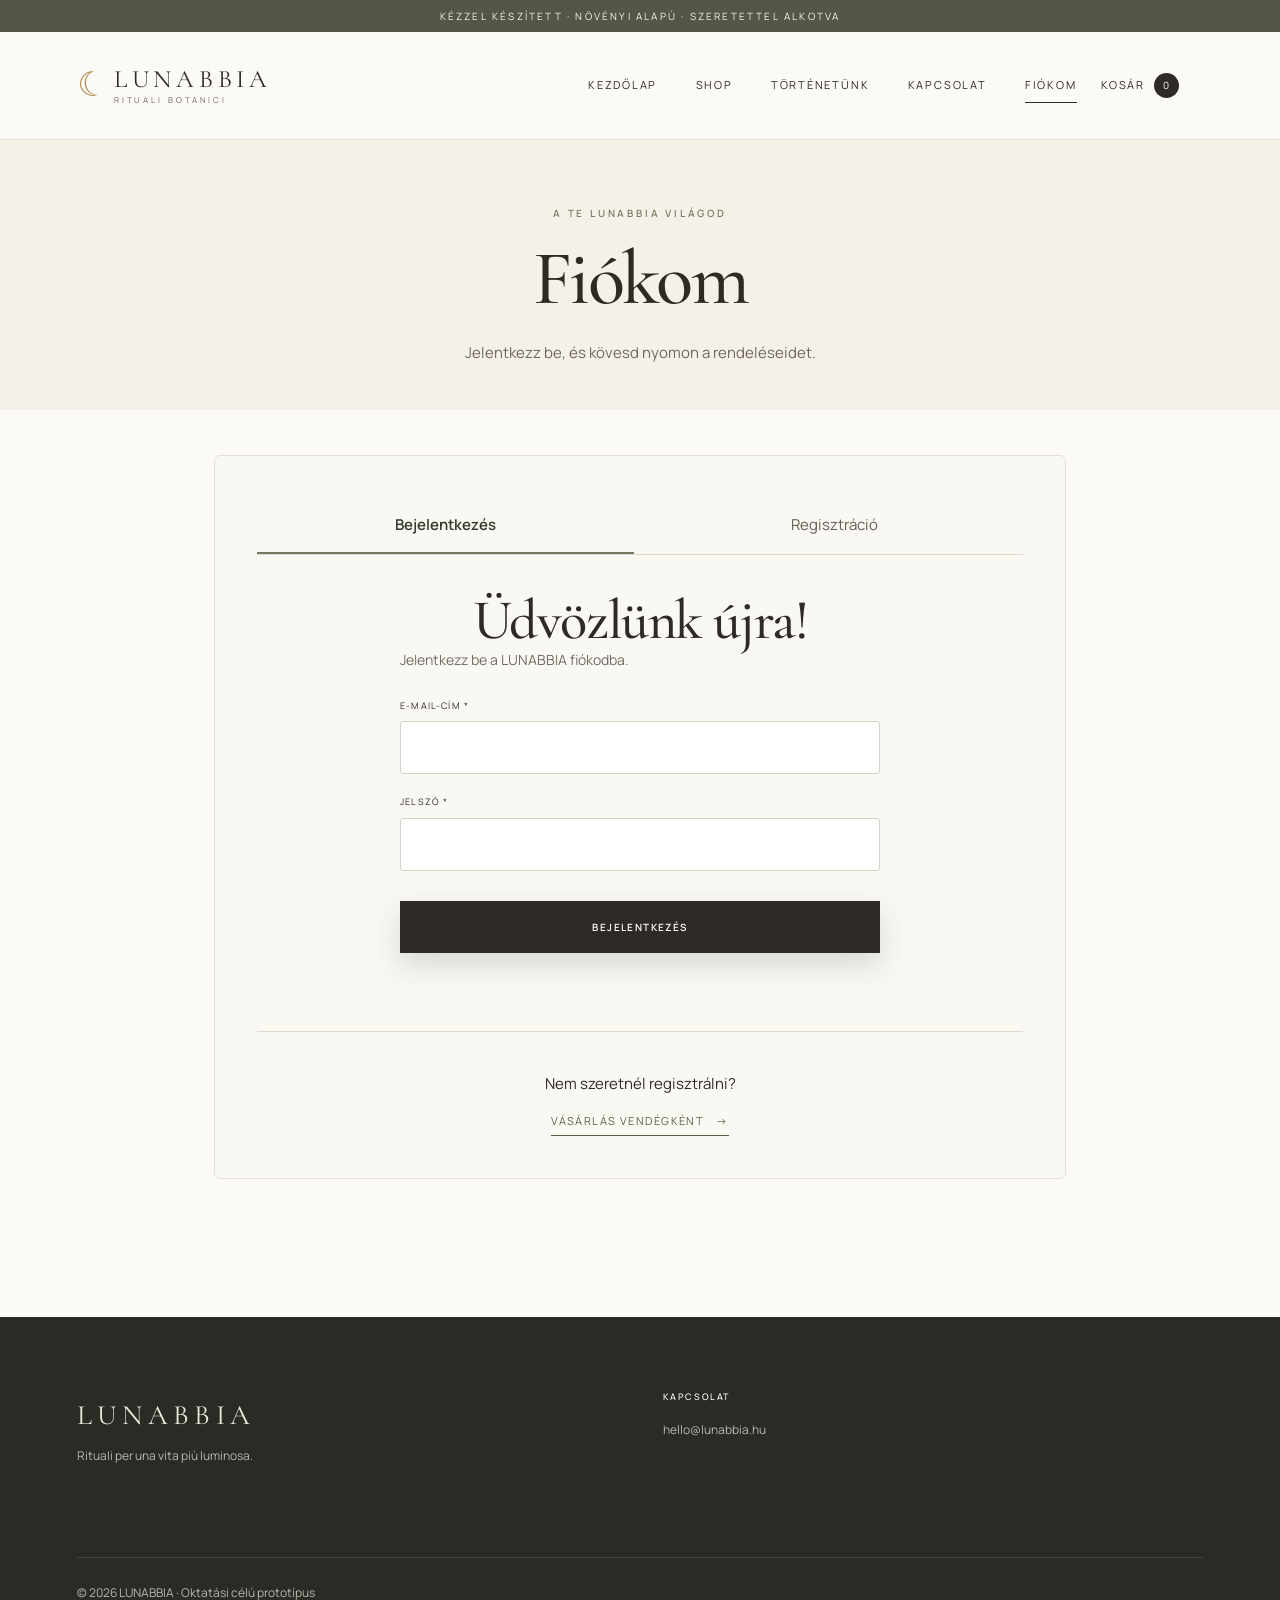
==== frontend/account.html @ aaa5426d "LUNABBIA - 2026-11-19" ====
<!DOCTYPE html>
<html lang="hu">
<head>
  <meta charset="UTF-8">
  <meta name="viewport" content="width=device-width, initial-scale=1">
  <meta name="description" content="LUNABBIA vásárlói fiók, regisztráció és rendeléstörténet.">
  <title>Fiókom | LUNABBIA</title>

  <link rel="preconnect" href="https://fonts.googleapis.com">
  <link rel="preconnect" href="https://fonts.gstatic.com" crossorigin>
  <link href="https://fonts.googleapis.com/css2?family=Cormorant+Garamond:wght@400;500;600&family=Manrope:wght@300;400;500;600&display=swap" rel="stylesheet">

  <link rel="stylesheet" href="assets/css/style.css">
  <link rel="stylesheet" href="assets/css/account.css">
</head>

<body data-page="account">

  <div class="announcement">
    Kézzel készített · növényi alapú · szeretettel alkotva
  </div>

  <header class="site-header site-header--solid">
    <a href="index.html" class="brand" aria-label="LUNABBIA főoldal">
      <span class="brand-mark" aria-hidden="true">☾</span>
      <span class="brand-name">LUNABBIA</span>
      <span class="brand-tagline">rituali botanici</span>
    </a>

    <button
      class="nav-toggle"
      aria-controls="main-nav"
      aria-expanded="false"
      aria-label="Menü megnyitása"
    >☰</button>

    <nav class="main-nav" id="main-nav" aria-label="Fő navigáció">
      <a href="index.html">Kezdőlap</a>
      <a href="shop.html">Shop</a>
      <a href="index.html#story">Történetünk</a>
      <a href="index.html#contact">Kapcsolat</a>
      <a href="account.html" class="active">Fiókom</a>
    </nav>
    
    <a href="cart.html" class="cart-link" aria-label="Kosár">
      <span>Kosár</span>
      <span class="cart-count" aria-live="polite">0</span>
    </a>
  </header>

  <main>
    <section class="page-hero page-hero--small account-hero">
      <p class="eyebrow">A te LUNABBIA világod</p>
      <h1>Fiókom</h1>
      <p>Jelentkezz be, és kövesd nyomon a rendeléseidet.</p>
    </section>

    <section class="section account-section">

      <div id="auth-panel" class="account-panel" hidden>
        <div class="account-tabs">
          <button type="button" class="account-tab active" id="show-login">
            Bejelentkezés
          </button>
          <button type="button" class="account-tab" id="show-register">
            Regisztráció
          </button>
        </div>

        <form id="login-form" class="account-form">
          <h2>Üdvözlünk újra!</h2>
          <p class="form-intro">
            Jelentkezz be a LUNABBIA fiókodba.
          </p>

          <label class="form-field">
            <span>E-mail-cím *</span>
            <input type="email" name="email" autocomplete="email" required>
          </label>

          <label class="form-field">
            <span>Jelszó *</span>
            <input type="password" name="password" autocomplete="current-password" required>
          </label>

          <button type="submit" class="button button--primary button--wide">
            Bejelentkezés
          </button>

          <p class="form-error" id="login-error" role="alert"></p>
        </form>

        <form id="register-form" class="account-form" hidden>
          <h2>Csatlakozz hozzánk!</h2>
          <p class="form-intro">
            Hozd létre saját fiókodat, és tekintsd meg rendeléseidet egy helyen.
          </p>

          <label class="form-field">
            <span>Teljes név *</span>
            <input type="text" name="name" autocomplete="name" maxlength="160" required>
          </label>

          <label class="form-field">
            <span>E-mail-cím *</span>
            <input type="email" name="email" autocomplete="email" maxlength="190" required>
          </label>

          <label class="form-field">
            <span>Jelszó *</span>
            <input type="password" name="password" autocomplete="new-password" minlength="8" required>
          </label>

          <label class="form-field">
            <span>Jelszó megerősítése *</span>
            <input type="password" name="password_confirmation" autocomplete="new-password" minlength="8" required>
          </label>

          <p class="form-intro">
            A jelszónak legalább 8 karakterből kell állnia,
            és betűt, valamint számot is tartalmaznia kell.
          </p>

          <button type="submit" class="button button--primary button--wide">
            Regisztráció
          </button>

          <p class="form-error" id="register-error" role="alert"></p>
        </form>

        <div class="account-guest">
          <p>Nem szeretnél regisztrálni?</p>
          <a href="cart.html" class="text-link">
            Vásárlás vendégként <span>→</span>
          </a>
        </div>
      </div>

      <div id="profile-panel" class="account-panel" hidden>
        <div class="account-profile-heading">
          <div>
            <p class="eyebrow">Személyes fiókod</p>
            <h2 id="account-welcome">Üdvözlünk!</h2>
          </div>

          <button type="button" id="logout-button" class="button">
            Kijelentkezés
          </button>
        </div>

        <div class="account-details">
          <h3>Profiladataim</h3>
          <p><strong>Név:</strong> <span id="account-name"></span></p>
          <p><strong>E-mail:</strong> <span id="account-email"></span></p>
        </div>

        <div class="account-orders">
          <h3>Korábbi rendeléseim</h3>
          <p class="form-intro">
            Itt láthatod a fiókodhoz kapcsolódó rendeléseket.
          </p>

          <div id="account-orders-list"></div>

          <p id="account-orders-empty" hidden>
            Még nincs rendelésed.
          </p>
        </div>
      </div>

      <p class="form-error" id="account-error" role="alert"></p>
    </section>
  </main>

  <footer class="site-footer site-footer--compact">
    <div class="footer-brand">
      <span class="brand-name">LUNABBIA</span>
      <p>Rituali per una vita più luminosa.</p>
    </div>

    <div>
      <h3>Kapcsolat</h3>
      <a href="mailto:hello@lunabbia.hu">hello@lunabbia.hu</a>
    </div>

    <p class="footer-bottom">
      © 2026 LUNABBIA · Oktatási célú prototípus
    </p>
  </footer>

  <div class="toast" role="status" aria-live="polite"></div>

  <script src="assets/js/common.js"></script>
  <script src="assets/js/account.js"></script>
</body>
</html>
---- frontend/assets/css/style.css ----
:root  {
  --ink: #2e2a25;
  --muted: #6f675d;
  --cream: #f6f1e8;
  --paper: #fcfaf6;
  --sand: #e7dccb;
  --sage: #7a8065;
  --olive: #525845;
  --rose: #c8a89c;
  --gold: #b39359;
  --white: #fff;
  --line: rgba(46, 42, 37, .14);
  --shadow: 0 20px 60px rgba(60, 48, 35, .1);
  --serif: "Cormorant Garamond", Georgia, serif;
  --sans: "Manrope", Arial, sans-serif;
}
*  {
  box-sizing: border-box;
}
html  {
  scroll-behavior: smooth;
}
body  {
  margin: 0;
  color: var(--ink);
  background: var(--paper);
  font-family: var(--sans);
  font-size: 15px;
  line-height: 1.7;
}
a  {
  color: inherit;
  text-decoration: none;
}
button, input, textarea, select  {
  font: inherit;
}
button, a  {
  -webkit-tap-highlight-color: transparent;
}
.sr-only  {
  position: absolute;
  width: 1px;
  height: 1px;
  padding: 0;
  margin: -1px;
  overflow: hidden;
  clip: rect(0,0,0,0);
  white-space: nowrap;
  border: 0;
}
.announcement  {
  min-height: 32px;
  display: grid;
  place-items: center;
  padding: 6px 20px;
  color: #f8f4ec;
  background: var(--olive);
  font-size: 10px;
  text-transform: uppercase;
  letter-spacing: .22em;
  text-align: center;
}
.site-header  {
  height: 108px;
  padding: 0 clamp(24px, 6vw, 88px);
  display: grid;
  grid-template-columns: minmax(0, 1fr) auto auto auto;
  column-gap: 24px;
  align-items: center;
  border-bottom: 1px solid rgba(255,255,255,.4);
  position: absolute;
  top: 32px;
  left: 0;
  right: 0;
  z-index: 20;
}
.site-header--solid  {
  position: relative;
  top: 0;
  background: var(--paper);
  border-bottom-color: var(--line);
}
.brand  {
  justify-self: start;
  display: grid;
  grid-template-columns: auto auto;
  align-items: center;
  column-gap: 7px;
  line-height: 1;
}
.brand-mark  {
  grid-row: 1 / 3;
  font-family: var(--serif);
  font-size: 34px;
  color: var(--gold);
  transform: rotate(-8deg);
}
.brand-name  {
  font-family: var(--serif);
  font-size: 25px;
  letter-spacing: .19em;
}
.brand-tagline  {
  margin-top: 4px;
  font-size: 8px;
  text-transform: uppercase;
  letter-spacing: .36em;
  color: var(--muted);
}
.main-nav  {
  display: flex;
  gap: clamp(22px, 3vw, 44px);
  align-items: center;
}
.main-nav a  {
  position: relative;
  font-size: 11px;
  text-transform: uppercase;
  letter-spacing: .16em;
}
.main-nav a::after  {
  content: "";
  position: absolute;
  height: 1px;
  left: 0;
  right: 100%;
  bottom: -8px;
  background: var(--ink);
  transition: right .25s ease;
}
.main-nav a:hover::after, .main-nav a.active::after  {
  right: 0;
}
.cart-link  {
  justify-self: end;
  display: flex;
  gap: 10px;
  align-items: center;
  font-size: 11px;
  text-transform: uppercase;
  letter-spacing: .14em;
}
.cart-count  {
  display: grid;
  place-items: center;
  width: 25px;
  height: 25px;
  color: var(--white);
  background: var(--ink);
  border-radius: 50%;
  font-size: 10px;
}
.nav-toggle  {
  display: none;
  border: 0;
  background: transparent;
  font-size: 25px;
}
.hero  {
  min-height: 760px;
  display: grid;
  grid-template-columns: 1.02fr .98fr;
  background: linear-gradient(115deg, #f3eadc 0 50%, #d7cdbc 50%);
  overflow: hidden;
}
.hero-copy  {
  padding: 220px clamp(36px, 7vw, 110px) 100px;
  align-self: center;
  max-width: 760px;
}
.eyebrow  {
  margin: 0 0 17px;
  color: var(--sage);
  font-size: 10px;
  font-weight: 600;
  text-transform: uppercase;
  letter-spacing: .28em;
}
h1, h2, h3  {
  font-family: var(--serif);
  font-weight: 500;
  line-height: 1.05;
}
h1  {
  margin: 0 0 28px;
  font-size: clamp(58px, 6.2vw, 96px);
  letter-spacing: -.035em;
}
h2  {
  margin: 0;
  font-size: clamp(42px, 4.4vw, 66px);
  letter-spacing: -.025em;
}
.hero-lead  {
  max-width: 570px;
  margin: 0 0 38px;
  color: var(--muted);
  font-size: 16px;
  line-height: 1.9;
}
.hero-actions  {
  display: flex;
  flex-wrap: wrap;
  align-items: center;
  gap: 28px;
}
.button  {
  min-height: 52px;
  padding: 14px 26px;
  border: 1px solid transparent;
  display: inline-flex;
  align-items: center;
  justify-content: center;
  gap: 18px;
  cursor: pointer;
  text-transform: uppercase;
  letter-spacing: .14em;
  font-size: 10px;
  font-weight: 600;
  transition: transform .25s, background .25s, box-shadow .25s;
}
.button:hover  {
  transform: translateY(-2px);
}
.button--primary  {
  color: var(--white);
  background: var(--ink);
  box-shadow: 0 12px 30px rgba(46,42,37,.16);
}
.button--primary:hover  {
  background: var(--olive);
}
.button--light  {
  color: var(--ink);
  background: var(--cream);
}
.button--wide  {
  width: 100%;
}
.button:disabled  {
  opacity: .4;
  cursor: not-allowed;
  transform: none;
}
.text-link  {
  display: inline-flex;
  align-items: center;
  gap: 12px;
  padding-bottom: 5px;
  border-bottom: 1px solid currentColor;
  font-size: 11px;
  text-transform: uppercase;
  letter-spacing: .13em;
}
.text-link span  {
  transition: transform .2s;
}
.text-link:hover span  {
  transform: translateX(4px);
}
.hero-art  {
  position: relative;
  min-height: 620px;
  overflow: hidden;
}
.moon-orbit  {
  position: absolute;
  width: 580px;
  height: 580px;
  border: 1px solid rgba(255,255,255,.45);
  border-radius: 50%;
  top: 120px;
  left: 50%;
  transform: translateX(-50%);
}
.moon-orbit::before  {
  content: "";
  position: absolute;
  inset: 68px;
  border-radius: 50%;
  background: rgba(248,244,236,.36);
  box-shadow: inset 30px -30px 80px rgba(111,92,66,.08);
}
.hero-stone  {
  position: absolute;
  width: 72%;
  height: 105px;
  left: 14%;
  bottom: 105px;
  background: linear-gradient(155deg, #c0b09c, #e3dbd0);
  border-radius: 50%;
  filter: drop-shadow(0 35px 30px rgba(66,52,38,.2));
}
.product-shape  {
  position: absolute;
  z-index: 2;
  display: flex;
  flex-direction: column;
  align-items: center;
  justify-content: center;
  color: #443c33;
  box-shadow: 0 25px 40px rgba(68,52,36,.2);
}
.product-shape span  {
  font-family: var(--serif);
  letter-spacing: .13em;
}
.product-shape small  {
  margin-top: 8px;
  font-size: 7px;
  letter-spacing: .18em;
}
.product-shape--jar  {
  width: 220px;
  height: 190px;
  bottom: 150px;
  left: 15%;
  border-radius: 16px 16px 35px 35px;
  background: linear-gradient(100deg, #d6c5aa, #f1e8d8 45%, #bda98c);
}
.product-shape--jar::before  {
  content: "";
  position: absolute;
  width: 228px;
  height: 35px;
  top: -24px;
  border-radius: 7px;
  background: #b39b7a;
  box-shadow: inset 0 8px 12px rgba(255,255,255,.25);
}
.product-shape--bottle  {
  width: 120px;
  height: 270px;
  bottom: 160px;
  right: 22%;
  border-radius: 26px 26px 18px 18px;
  background: linear-gradient(90deg, #666849, #93916b 50%, #4c5038);
  color: #f3ebdc;
}
.product-shape--bottle::before  {
  content: "";
  position: absolute;
  width: 50px;
  height: 70px;
  top: -60px;
  border-radius: 10px 10px 2px 2px;
  background: #34362b;
}
.product-shape--bottle span  {
  font-size: 34px;
}
.leaf  {
  position: absolute;
  z-index: 3;
  width: 150px;
  height: 280px;
  border-left: 2px solid rgba(75,80,61,.62);
  transform-origin: bottom;
}
.leaf::before, .leaf::after  {
  content: "";
  position: absolute;
  width: 74px;
  height: 28px;
  border: 1px solid rgba(75,80,61,.5);
  border-radius: 100% 0 100% 0;
}
.leaf::before  {
  top: 52px;
  left: -70px;
  transform: rotate(22deg);
}
.leaf::after  {
  top: 125px;
  left: -4px;
  transform: rotate(-20deg) scaleX(-1);
}
.leaf--one  {
  left: 10%;
  bottom: 130px;
  transform: rotate(-24deg);
}
.leaf--two  {
  right: 4%;
  bottom: 92px;
  transform: rotate(22deg) scale(.8);
}
.trust-bar  {
  display: grid;
  grid-template-columns: repeat(4, 1fr);
  gap: 1px;
  background: var(--line);
  border-bottom: 1px solid var(--line);
}
.trust-bar div  {
  min-height: 115px;
  padding: 25px 34px;
  display: grid;
  grid-template-columns: auto 1fr;
  grid-template-rows: auto auto;
  column-gap: 16px;
  align-content: center;
  background: var(--paper);
}
.trust-bar span  {
  grid-row: 1 / 3;
  font-family: var(--serif);
  font-size: 24px;
  color: var(--gold);
}
.trust-bar strong  {
  font-family: var(--serif);
  font-size: 20px;
  font-weight: 500;
}
.trust-bar small  {
  color: var(--muted);
  font-size: 10px;
  text-transform: uppercase;
  letter-spacing: .1em;
}
.section  {
  padding: 120px clamp(24px, 6vw, 90px);
  opacity: .2;
  transform: translateY(18px);
  transition: opacity .7s, transform .7s;
}
.section.is-visible, .collection-card.is-visible  {
  opacity: 1;
  transform: none;
}
.section-heading  {
  margin-bottom: 55px;
  display: flex;
  justify-content: space-between;
  gap: 30px;
  align-items: end;
}
.product-grid  {
  display: grid;
  grid-template-columns: repeat(4, 1fr);
  gap: 24px;
}
.loading-state  {
  grid-column: 1 / -1;
  min-height: 220px;
  display: grid;
  place-items: center;
  color: var(--muted);
  font-family: var(--serif);
  font-size: 25px;
}
.product-card  {
  min-width: 0;
  background: var(--white);
  box-shadow: 0 0 0 1px rgba(50,43,34,.04);
  transition: transform .3s, box-shadow .3s;
}
.product-card:hover  {
  transform: translateY(-7px);
  box-shadow: var(--shadow);
}
.product-image  {
  height: 340px;
  position: relative;
  display: grid;
  place-items: center;
  overflow: hidden;
}
.product-image::before  {
  content: "";
  position: absolute;
  width: 210px;
  height: 210px;
  border-radius: 50%;
  background: rgba(255,255,255,.33);
}
.product-image--lavender  {
  background: #d9d0d8;
}
.product-image--milk  {
  background: #e8dfcf;
}
.product-image--calendula  {
  background: #e7c99e;
}
.product-image--cocoa  {
  background: #c8ae99;
}
.product-image--citrus  {
  background: #e6d193;
}
.product-image--rose  {
  background: #dfc2bb;
}
.product-image--salt  {
  background: #d7dede;
}
.product-image--olive  {
  background: #b6b89d;
}
.product-badge  {
  position: absolute;
  z-index: 4;
  top: 16px;
  left: 16px;
  padding: 7px 11px;
  color: var(--white);
  background: var(--olive);
  font-size: 8px;
  text-transform: uppercase;
  letter-spacing: .13em;
}
.product-pack  {
  z-index: 2;
  display: flex;
  flex-direction: column;
  align-items: center;
  justify-content: center;
  color: #4f463c;
  box-shadow: 0 23px 30px rgba(55,43,31,.18);
  transition: transform .4s;
}
.product-card:hover .product-pack  {
  transform: scale(1.03) rotate(-1deg);
}
.product-pack--soap  {
  width: 155px;
  height: 116px;
  border-radius: 30% 35% 28% 32%;
  background: linear-gradient(135deg, rgba(255,255,255,.92), rgba(242,230,209,.68));
}
.product-pack--jar  {
  width: 135px;
  height: 118px;
  border-radius: 8px 8px 25px 25px;
  background: linear-gradient(110deg, #eee3d2, #c9b28e);
}
.product-pack--jar::before  {
  content: "";
  position: absolute;
  width: 143px;
  height: 19px;
  transform: translateY(-66px);
  background: #7a735f;
  border-radius: 5px;
}
.product-symbol  {
  font-family: var(--serif);
  font-size: 29px;
}
.product-pack small  {
  font-family: var(--serif);
  font-size: 11px;
  letter-spacing: .16em;
}
.product-pack em  {
  margin-top: 5px;
  font-style: normal;
  font-size: 6px;
  text-transform: uppercase;
  letter-spacing: .2em;
}
.botanical  {
  position: absolute;
  z-index: 1;
  font-family: var(--serif);
  font-size: 95px;
  color: rgba(76,81,61,.34);
}
.botanical--left  {
  left: 8px;
  bottom: 15px;
  transform: rotate(-35deg);
}
.botanical--right  {
  right: 3px;
  top: 38px;
  transform: rotate(135deg);
}
.product-content  {
  padding: 23px 22px 25px;
}
.product-category  {
  margin: 0 0 7px;
  color: var(--sage);
  font-size: 8px;
  text-transform: uppercase;
  letter-spacing: .18em;
}
.product-content h3  {
  min-height: 48px;
  margin: 0;
  font-size: 24px;
}
.product-subtitle  {
  min-height: 40px;
  margin: 8px 0 18px;
  color: var(--muted);
  font-size: 12px;
}
.product-bottom  {
  display: flex;
  align-items: center;
  justify-content: space-between;
  gap: 10px;
  border-top: 1px solid var(--line);
  padding-top: 17px;
}
.product-bottom strong  {
  font-family: var(--serif);
  font-size: 20px;
  font-weight: 600;
}
.add-button  {
  padding: 7px 0 7px 12px;
  border: 0;
  background: transparent;
  color: var(--ink);
  cursor: pointer;
  font-size: 9px;
  text-transform: uppercase;
  letter-spacing: .12em;
}
.add-button span  {
  display: inline-grid;
  place-items: center;
  width: 24px;
  height: 24px;
  margin-left: 6px;
  border: 1px solid var(--line);
  border-radius: 50%;
  transition: background .2s, color .2s;
}
.add-button:hover span  {
  color: var(--white);
  background: var(--ink);
}
.collection-strip  {
  display: grid;
  grid-template-columns: repeat(3, 1fr);
}
.collection-card  {
  min-height: 390px;
  padding: 55px;
  position: relative;
  display: flex;
  flex-direction: column;
  justify-content: end;
  overflow: hidden;
  opacity: .2;
  transform: translateY(18px);
  transition: opacity .7s, transform .7s;
}
.collection-card::before  {
  content: "";
  position: absolute;
  width: 260px;
  height: 260px;
  right: -40px;
  top: 30px;
  border: 1px solid rgba(255,255,255,.5);
  border-radius: 50%;
  box-shadow: inset 35px -20px 65px rgba(255,255,255,.12);
}
.collection-card::after  {
  content: "☾";
  position: absolute;
  right: 65px;
  top: 85px;
  font-family: var(--serif);
  font-size: 100px;
  color: rgba(255,255,255,.4);
}
.collection-card h3  {
  margin: 0;
  font-size: 48px;
}
.collection-card p  {
  margin: 8px 0 0;
}
.collection-card--luna  {
  background: #b9b0ba;
}
.collection-card--terra  {
  background: #b6a488;
}
.collection-card--luce  {
  background: #b9bba5;
}
.story  {
  display: grid;
  grid-template-columns: 1fr 1fr;
  gap: clamp(50px, 8vw, 130px);
  align-items: center;
  background: var(--cream);
}
.story-art  {
  min-height: 560px;
  position: relative;
  display: grid;
  place-items: center;
  background: #c9bdac;
  overflow: hidden;
}
.story-sun  {
  width: 390px;
  height: 390px;
  border-radius: 50%;
  background: rgba(245,235,220,.48);
}
.story-bottle  {
  position: absolute;
  width: 150px;
  height: 330px;
  bottom: 80px;
  display: grid;
  place-items: center;
  border-radius: 70px 70px 24px 24px;
  color: #e5ddcb;
  background: linear-gradient(90deg, #484d3a, #7d8061, #3e4334);
  font-family: var(--serif);
  font-size: 40px;
  box-shadow: 0 35px 45px rgba(52,44,33,.22);
}
.story-bottle::before  {
  content: "";
  position: absolute;
  width: 58px;
  height: 70px;
  top: -55px;
  border-radius: 8px;
  background: #34382e;
}
.story-botanical  {
  position: absolute;
  left: 10%;
  bottom: 0;
  color: rgba(66,73,50,.55);
  font-size: 220px;
  transform: rotate(-20deg);
}
.story-copy  {
  max-width: 650px;
}
.story-copy h2  {
  margin-bottom: 32px;
}
.story-copy p:not(.eyebrow)  {
  color: var(--muted);
  font-size: 15px;
}
.story-copy .text-link  {
  margin-top: 20px;
}
.quote-banner  {
  margin: 0 clamp(24px, 6vw, 90px) 120px;
  padding: 70px clamp(30px, 6vw, 90px);
  display: flex;
  align-items: center;
  justify-content: space-between;
  gap: 50px;
  color: var(--white);
  background: var(--olive);
}
.quote-banner h2  {
  max-width: 760px;
  font-size: clamp(40px, 4vw, 62px);
}
.quote-banner p:not(.eyebrow)  {
  max-width: 750px;
  color: rgba(255,255,255,.74);
}
.quote-banner .eyebrow  {
  color: #d8c7a4;
}
.site-footer  {
  padding: 75px clamp(24px, 6vw, 90px) 25px;
  display: grid;
  grid-template-columns: 1.3fr .7fr .9fr 1.2fr;
  gap: 45px;
  color: #eee9df;
  background: #292c25;
}
.site-footer .brand-name  {
  font-size: 28px;
}
.site-footer h3  {
  margin: 0 0 18px;
  color: #fff;
  font-family: var(--sans);
  font-size: 9px;
  text-transform: uppercase;
  letter-spacing: .18em;
}
.site-footer p, .site-footer a  {
  display: block;
  margin: 6px 0;
  color: #b8b7ae;
  font-size: 12px;
}
.newsletter label  {
  display: flex;
  border-bottom: 1px solid rgba(255,255,255,.3);
}
.newsletter input  {
  width: 100%;
  padding: 12px 0;
  border: 0;
  outline: 0;
  color: #fff;
  background: transparent;
}
.newsletter button  {
  width: 44px;
  border: 0;
  color: #fff;
  background: transparent;
  cursor: pointer;
}
.newsletter small  {
  color: #d4c7a7;
}
.footer-bottom  {
  grid-column: 1 / -1;
  margin-top: 40px !important;
  padding-top: 25px;
  border-top: 1px solid rgba(255,255,255,.12);
}
.site-footer--compact  {
  grid-template-columns: 1fr 1fr;
}
.site-footer--compact .footer-bottom  {
  grid-column: 1 / -1;
}
.page-hero  {
  padding: 105px 24px 90px;
  text-align: center;
  background: var(--cream);
}
.page-hero h1  {
  margin-bottom: 20px;
  font-size: clamp(52px, 6vw, 82px);
}
.page-hero > p:last-child  {
  max-width: 620px;
  margin: 0 auto;
  color: var(--muted);
}
.page-hero--small  {
  padding-bottom: 70px;
}
.shop-layout  {
  display: grid;
  grid-template-columns: 240px 1fr;
  gap: 55px;
  align-items: start;
}
.shop-sidebar  {
  position: sticky;
  top: 25px;
}
.filter-block  {
  margin-bottom: 36px;
}
.filter-block > label, .filter-title  {
  display: block;
  margin: 0 0 13px;
  font-size: 9px;
  font-weight: 600;
  text-transform: uppercase;
  letter-spacing: .16em;
}
.search-field  {
  position: relative;
}
.search-field input  {
  width: 100%;
  padding: 12px 32px 12px 0;
  border: 0;
  border-bottom: 1px solid var(--line);
  outline: 0;
  background: transparent;
}
.search-field span  {
  position: absolute;
  right: 0;
  top: 10px;
  font-size: 20px;
}
.category-filters  {
  display: grid;
}
.category-button  {
  padding: 12px 0;
  border: 0;
  border-bottom: 1px solid var(--line);
  display: flex;
  justify-content: space-between;
  color: var(--muted);
  background: transparent;
  cursor: pointer;
  text-align: left;
}
.category-button small  {
  font-size: 9px;
}
.category-button.active, .category-button:hover  {
  color: var(--ink);
  font-weight: 600;
}
.shop-note  {
  padding: 22px;
  color: #f4eee4;
  background: var(--sage);
}
.shop-note span  {
  font-family: var(--serif);
  font-size: 28px;
}
.shop-note p  {
  margin: 5px 0 0;
  font-size: 11px;
}
.results-toolbar  {
  min-height: 55px;
  margin-bottom: 25px;
  border-bottom: 1px solid var(--line);
  display: flex;
  justify-content: space-between;
  align-items: start;
}
.results-toolbar p  {
  margin: 0;
  font-size: 11px;
  text-transform: uppercase;
  letter-spacing: .1em;
}
.results-toolbar select  {
  padding: 0 28px 10px 0;
  border: 0;
  outline: 0;
  background: transparent;
  font-size: 11px;
}
.product-grid--shop  {
  grid-template-columns: repeat(3, 1fr);
}
.product-grid--shop .product-image  {
  height: 300px;
}
.empty-state  {
  padding: 70px 20px;
  text-align: center;
}
.empty-state > span  {
  font-family: var(--serif);
  color: var(--gold);
  font-size: 50px;
}
.empty-state h2  {
  margin: 8px 0;
  font-size: 36px;
}
.empty-state p  {
  color: var(--muted);
}
.cart-layout  {
  display: grid;
  grid-template-columns: minmax(0, 1.1fr) minmax(360px, .9fr);
  gap: 36px;
  align-items: start;
}
.cart-panel, .quote-form  {
  padding: 38px;
  background: var(--white);
  border: 1px solid var(--line);
}
.panel-heading  {
  margin-bottom: 28px;
  display: flex;
  justify-content: space-between;
  align-items: end;
  gap: 20px;
}
.panel-heading h2  {
  font-size: 36px;
}
.panel-heading > span  {
  color: var(--muted);
  font-size: 11px;
  text-transform: uppercase;
  letter-spacing: .1em;
}
.cart-item  {
  min-height: 128px;
  padding: 18px 0;
  border-top: 1px solid var(--line);
  display: grid;
  grid-template-columns: 95px 1fr auto 100px 28px;
  gap: 22px;
  align-items: center;
}
.cart-thumb  {
  width: 95px;
  height: 95px;
  display: grid;
  place-items: center;
  font-family: var(--serif);
  font-size: 30px;
}
.cart-item-info p  {
  margin: 0;
  color: var(--sage);
  font-size: 8px;
  text-transform: uppercase;
  letter-spacing: .16em;
}
.cart-item-info h3  {
  margin: 3px 0 7px;
  font-size: 21px;
}
.cart-item-info strong  {
  display: none;
}
.quantity-control  {
  display: flex;
  align-items: center;
  border: 1px solid var(--line);
}
.quantity-control button  {
  width: 32px;
  height: 34px;
  border: 0;
  background: transparent;
  cursor: pointer;
}
.quantity-control span  {
  min-width: 26px;
  text-align: center;
  font-size: 12px;
}
.line-total  {
  font-family: var(--serif);
  font-size: 18px;
  text-align: right;
}
.remove-item  {
  width: 28px;
  height: 28px;
  border: 0;
  color: var(--muted);
  background: transparent;
  cursor: pointer;
  font-size: 22px;
}
.cart-summary  {
  padding-top: 24px;
  border-top: 1px solid var(--ink);
  display: flex;
  justify-content: space-between;
  align-items: baseline;
}
.cart-summary span  {
  font-size: 11px;
  text-transform: uppercase;
  letter-spacing: .1em;
}
.cart-summary strong  {
  font-family: var(--serif);
  font-size: 30px;
}
.quote-form  {
  position: sticky;
  top: 25px;
}
.quote-form.is-disabled  {
  opacity: .62;
}
.form-intro  {
  margin: -10px 0 26px;
  color: var(--muted);
  font-size: 12px;
}
.form-grid  {
  display: grid;
  grid-template-columns: 1fr 1fr;
  gap: 18px;
}
.form-field  {
  display: grid;
  gap: 7px;
}
.form-field--full  {
  grid-column: 1 / -1;
}
.form-field span  {
  font-size: 9px;
  text-transform: uppercase;
  letter-spacing: .13em;
}
.form-field input, .form-field textarea  {
  width: 100%;
  padding: 12px 13px;
  border: 1px solid var(--line);
  outline: 0;
  background: #faf8f3;
  border-radius: 0;
}
.form-field input:focus, .form-field textarea:focus  {
  border-color: var(--sage);
  box-shadow: 0 0 0 3px rgba(122,128,101,.1);
}
.check-field  {
  margin: 20px 0;
  display: flex;
  align-items: start;
  gap: 10px;
  color: var(--muted);
  font-size: 10px;
}
.check-field input  {
  margin-top: 5px;
  accent-color: var(--olive);
}
.form-error  {
  min-height: 20px;
  margin: 0 0 10px;
  color: #9f3e35;
  font-size: 11px;
}
.form-note  {
  display: block;
  margin-top: 14px;
  color: var(--muted);
  font-size: 9px;
  text-align: center;
}
.button.is-loading  {
  cursor: wait;
  opacity: .72;
}
.success-dialog  {
  max-width: 520px;
  padding: 55px;
  border: 0;
  text-align: center;
  background: var(--paper);
  box-shadow: var(--shadow);
}
.success-dialog::backdrop  {
  background: rgba(34,32,28,.66);
  backdrop-filter: blur(4px);
}
.success-dialog h2  {
  margin: 8px 0 20px;
  font-size: 42px;
}
.success-dialog p:not(.eyebrow)  {
  color: var(--muted);
}
.success-mark  {
  display: grid;
  place-items: center;
  width: 55px;
  height: 55px;
  margin: 0 auto 25px;
  border-radius: 50%;
  color: #fff;
  background: var(--sage);
  font-size: 24px;
}
.dialog-close  {
  position: absolute;
  right: 18px;
  top: 12px;
  border: 0;
  background: transparent;
  font-size: 26px;
  cursor: pointer;
}
.success-dialog .button  {
  margin-top: 20px;
}
.request-number  {
  color: var(--ink) !important;
  font-family: var(--serif);
  font-size: 18px !important;
}
.toast  {
  position: fixed;
  z-index: 99;
  right: 24px;
  bottom: 24px;
  padding: 15px 20px;
  color: #fff;
  background: var(--ink);
  box-shadow: var(--shadow);
  transform: translateY(30px);
  opacity: 0;
  pointer-events: none;
  transition: .3s;
  font-size: 12px;
}
.toast.show  {
  transform: none;
  opacity: 1;
}
.reveal  {
  opacity: 0;
  transform: translateY(18px);
  animation: reveal .9s .15s forwards;
}
@keyframes reveal  {
  to  {
    opacity: 1;
    transform: none;
  }
}
@media (max-width: 1120px)  {
  .product-grid  {
    grid-template-columns: repeat(2, 1fr);
  }
  .product-grid--shop  {
    grid-template-columns: repeat(2, 1fr);
  }
  .trust-bar  {
    grid-template-columns: repeat(2, 1fr);
  }
  .hero  {
    grid-template-columns: 1fr 1fr;
  }
  .hero-copy  {
    padding-left: 55px;
    padding-right: 35px;
  }
  .site-header  {
    padding-left: 35px;
    padding-right: 35px;
  }
  .main-nav  {
    gap: 20px;
  }
  .cart-layout  {
    grid-template-columns: 1fr;
  }
  .quote-form  {
    position: static;
  }
}
@media (max-width: 820px)  {
  .site-header  {
    height: 82px;
    top: 32px;
    grid-template-columns: 1fr auto auto;
    background: rgba(246,241,232,.93);
    backdrop-filter: blur(12px);
  }
  .site-header--solid  {
    top: 0;
  }
  .brand-name  {
    font-size: 21px;
  }
  .brand-tagline  {
    display: none;
  }
  .nav-toggle  {
    display: block;
    order: 2;
    margin-left: 16px;
  }
  .main-nav  {
    position: absolute;
    left: 0;
    right: 0;
    top: 82px;
    padding: 28px;
    display: none;
    flex-direction: column;
    background: var(--paper);
    border-bottom: 1px solid var(--line);
    box-shadow: var(--shadow);
  }
  .main-nav.open  {
    display: flex;
  }
  .cart-link  {
    order: 3;
    margin-left: 16px;
  }
  .cart-link > span:first-child  {
    display: none;
  }
  .hero  {
    min-height: auto;
    padding-top: 114px;
    grid-template-columns: 1fr;
    background: var(--cream);
  }
  .hero-copy  {
    padding: 80px 28px 55px;
  }
  .hero-art  {
    min-height: 520px;
    background: #d7cdbc;
  }
  .section  {
    padding: 85px 24px;
  }
  .collection-strip  {
    grid-template-columns: 1fr;
  }
  .collection-card  {
    min-height: 300px;
  }
  .story  {
    grid-template-columns: 1fr;
  }
  .story-art  {
    min-height: 480px;
  }
  .quote-banner  {
    margin: 0 24px 85px;
    padding: 50px 30px;
    flex-direction: column;
    align-items: flex-start;
  }
  .site-footer  {
    grid-template-columns: 1fr 1fr;
  }
  .shop-layout  {
    grid-template-columns: 1fr;
  }
  .shop-sidebar  {
    position: static;
    display: grid;
    grid-template-columns: 1fr 1fr;
    gap: 30px;
  }
  .shop-note  {
    grid-column: 1 / -1;
  }
}
@media (max-width: 560px)  {
  .announcement  {
    font-size: 8px;
    letter-spacing: .14em;
  }
  h1  {
    font-size: 53px;
  }
  h2  {
    font-size: 40px;
  }
  .hero-art  {
    min-height: 430px;
  }
  .moon-orbit  {
    width: 390px;
    height: 390px;
    top: 35px;
  }
  .product-shape--jar  {
    width: 160px;
    height: 140px;
    bottom: 100px;
    left: 10%;
  }
  .product-shape--jar::before  {
    width: 168px;
  }
  .product-shape--bottle  {
    width: 92px;
    height: 215px;
    bottom: 105px;
    right: 18%;
  }
  .hero-stone  {
    bottom: 65px;
  }
  .trust-bar  {
    grid-template-columns: 1fr;
  }
  .trust-bar div  {
    min-height: 92px;
  }
  .section-heading  {
    align-items: flex-start;
    flex-direction: column;
  }
  .product-grid, .product-grid--shop  {
    grid-template-columns: 1fr;
  }
  .product-image  {
    height: 360px;
  }
  .collection-card  {
    padding: 40px 28px;
  }
  .story-art  {
    min-height: 390px;
  }
  .story-sun  {
    width: 280px;
    height: 280px;
  }
  .story-bottle  {
    height: 250px;
    width: 115px;
    bottom: 55px;
  }
  .site-footer, .site-footer--compact  {
    grid-template-columns: 1fr;
  }
  .footer-bottom, .site-footer--compact .footer-bottom  {
    grid-column: 1;
  }
  .page-hero  {
    padding: 75px 24px 65px;
  }
  .shop-sidebar  {
    grid-template-columns: 1fr;
  }
  .shop-note  {
    grid-column: 1;
  }
  .cart-panel, .quote-form  {
    padding: 24px 18px;
  }
  .cart-item  {
    grid-template-columns: 70px 1fr auto;
    gap: 14px;
  }
  .cart-thumb  {
    width: 70px;
    height: 78px;
    grid-row: 1 / 3;
  }
  .quantity-control  {
    grid-column: 2;
    justify-self: start;
  }
  .line-total  {
    grid-column: 3;
    grid-row: 2;
  }
  .remove-item  {
    grid-column: 3;
    grid-row: 1;
    align-self: start;
  }
  .cart-item-info strong  {
    display: block;
  }
  .form-grid  {
    grid-template-columns: 1fr;
  }
  .form-field--full  {
    grid-column: 1;
  }
  .success-dialog  {
    margin: 20px;
    padding: 45px 25px;
  }
}
@media (prefers-reduced-motion: reduce)  {
  *, *::before, *::after  {
    scroll-behavior: auto !important;
    animation-duration: .01ms !important;
    animation-iteration-count: 1 !important;
    transition-duration: .01ms !important;
  }
}

.payment-methods {
  margin: 22px 0 14px;
  padding: 18px;
  border: 1px solid var(--line);
}

.payment-methods legend {
  padding: 0 8px;
  font-size: 12px;
  font-weight: 600;
}

.payment-option {
  display: flex;
  align-items: center;
  gap: 10px;
  font-size: 12px;
}

.payment-option input {
  accent-color: var(--olive);
}

.payment-hint {
  margin: 12px 0 0;
  color: var(--muted);
  font-size: 11px;
  line-height: 1.5;
}


.cart-notice:not([hidden]) {
  display: flex;
  flex-direction: column;
  align-items: flex-start;
  gap: 0.75rem;
  margin: 1rem 0;
  padding: 1rem;
  border: 1px solid #c0a77e;
  border-radius: 0.5rem;
  background: #faf5e9;
  color: #473828;
}

.cart-notice button {
  border: 1px solid currentColor;
  border-radius: 0.4rem;
  background: transparent;
  padding: 0.5rem 0.8rem;
  cursor: pointer;
}

/* A végösszeg csak a kosár adatainak betöltése után jelenik meg. */
.cart-summary[hidden] {
  display: none;
}


.account-link {
  display: inline-flex;
  align-items: center;
  gap: 12px;
  color: inherit;
  text-decoration: none;
  white-space: nowrap;
  font-size: 11px;
  font-weight: 400;
  letter-spacing: 0.14em;
  text-transform: uppercase;
}

.account-link svg {
  flex-shrink: 0;
}

.account-link:hover {
  opacity: 0.7;
}

@media (max-width: 768px) {
  .account-link {
    gap: 0;
  }

  .account-link-label {
    display: none;
  }
}
---- frontend/assets/css/account.css ----
.account-hero {
  padding: 65px 24px 45px;
  min-height: 0;
  text-align: center;
}

.account-section {
  max-width: 900px;
  margin: 0 auto;
  padding: 45px 24px 90px;
}

.account-panel {
  background: #faf8f3;
  border: 1px solid #e5e0d5;
  border-radius: 6px;
  padding: 42px;
}

.account-tabs {
  display: flex;
  gap: 12px;
  margin-bottom: 36px;
  border-bottom: 1px solid #ded8cb;
}

.account-tab {
  flex: 1;
  padding: 14px;
  border: none;
  border-bottom: 2px solid transparent;
  background: transparent;
  color: #635e55;
  font: inherit;
  cursor: pointer;
}

.account-tab.active {
  border-bottom-color: #727b60;
  color: #303b2d;
  font-weight: 600;
}

.account-form {
  max-width: 480px;
  margin: 0 auto;
}

.account-form h2 {
  margin-bottom: 8px;
  text-align: center;
}

.form-intro {
  margin-bottom: 26px;
  color: #716d65;
  font-size: 14px;
  line-height: 1.7;
}

.account-form .form-field {
  display: flex;
  flex-direction: column;
  gap: 8px;
  margin-bottom: 20px;
}

.account-form input {
  width: 100%;
  padding: 13px 15px;
  border: 1px solid #d8d2c6;
  border-radius: 3px;
  background: #fff;
  font: inherit;
}

.account-form input:focus {
  border-color: #727b60;
  outline: 2px solid #727b6033;
}

.account-form .button--wide {
  width: 100%;
  margin-top: 10px;
}

.account-guest {
  margin-top: 40px;
  padding-top: 24px;
  border-top: 1px solid #ded8cb;
  text-align: center;
}

.account-guest p {
  margin-bottom: 10px;
}

.account-guest a {
  color: #566448;
}

.account-profile-heading {
  display: flex;
  align-items: center;
  justify-content: space-between;
  gap: 20px;
  margin-bottom: 35px;
}

.account-details,
.account-orders {
  margin-top: 30px;
  padding-top: 25px;
  border-top: 1px solid #ded8cb;
}

.account-details h3,
.account-orders h3 {
  margin-bottom: 20px;
}

.account-details p {
  margin-bottom: 10px;
}

.account-order {
  margin-bottom: 18px;
  padding: 22px;
  border: 1px solid #ded8cb;
  border-radius: 4px;
  background: #fff;
}

.account-order-header {
  display: flex;
  justify-content: space-between;
  gap: 15px;
  margin-bottom: 12px;
}

.account-order-meta {
  color: #716d65;
  font-size: 13px;
}

.account-order-items {
  margin: 15px 0;
  padding-left: 20px;
}

.account-order-total {
  font-weight: 600;
}

.account-section .form-error {
  margin-top: 18px;
  color: #a13d3d;
}

@media (max-width: 640px) {
  .account-hero {
    padding: 42px 20px 28px;
  }

  .account-section {
    padding: 28px 16px 60px;
  }

  .account-panel {
    padding: 26px 18px;
  }

  .account-profile-heading,
  .account-order-header {
    flex-direction: column;
    align-items: flex-start;
  }
}
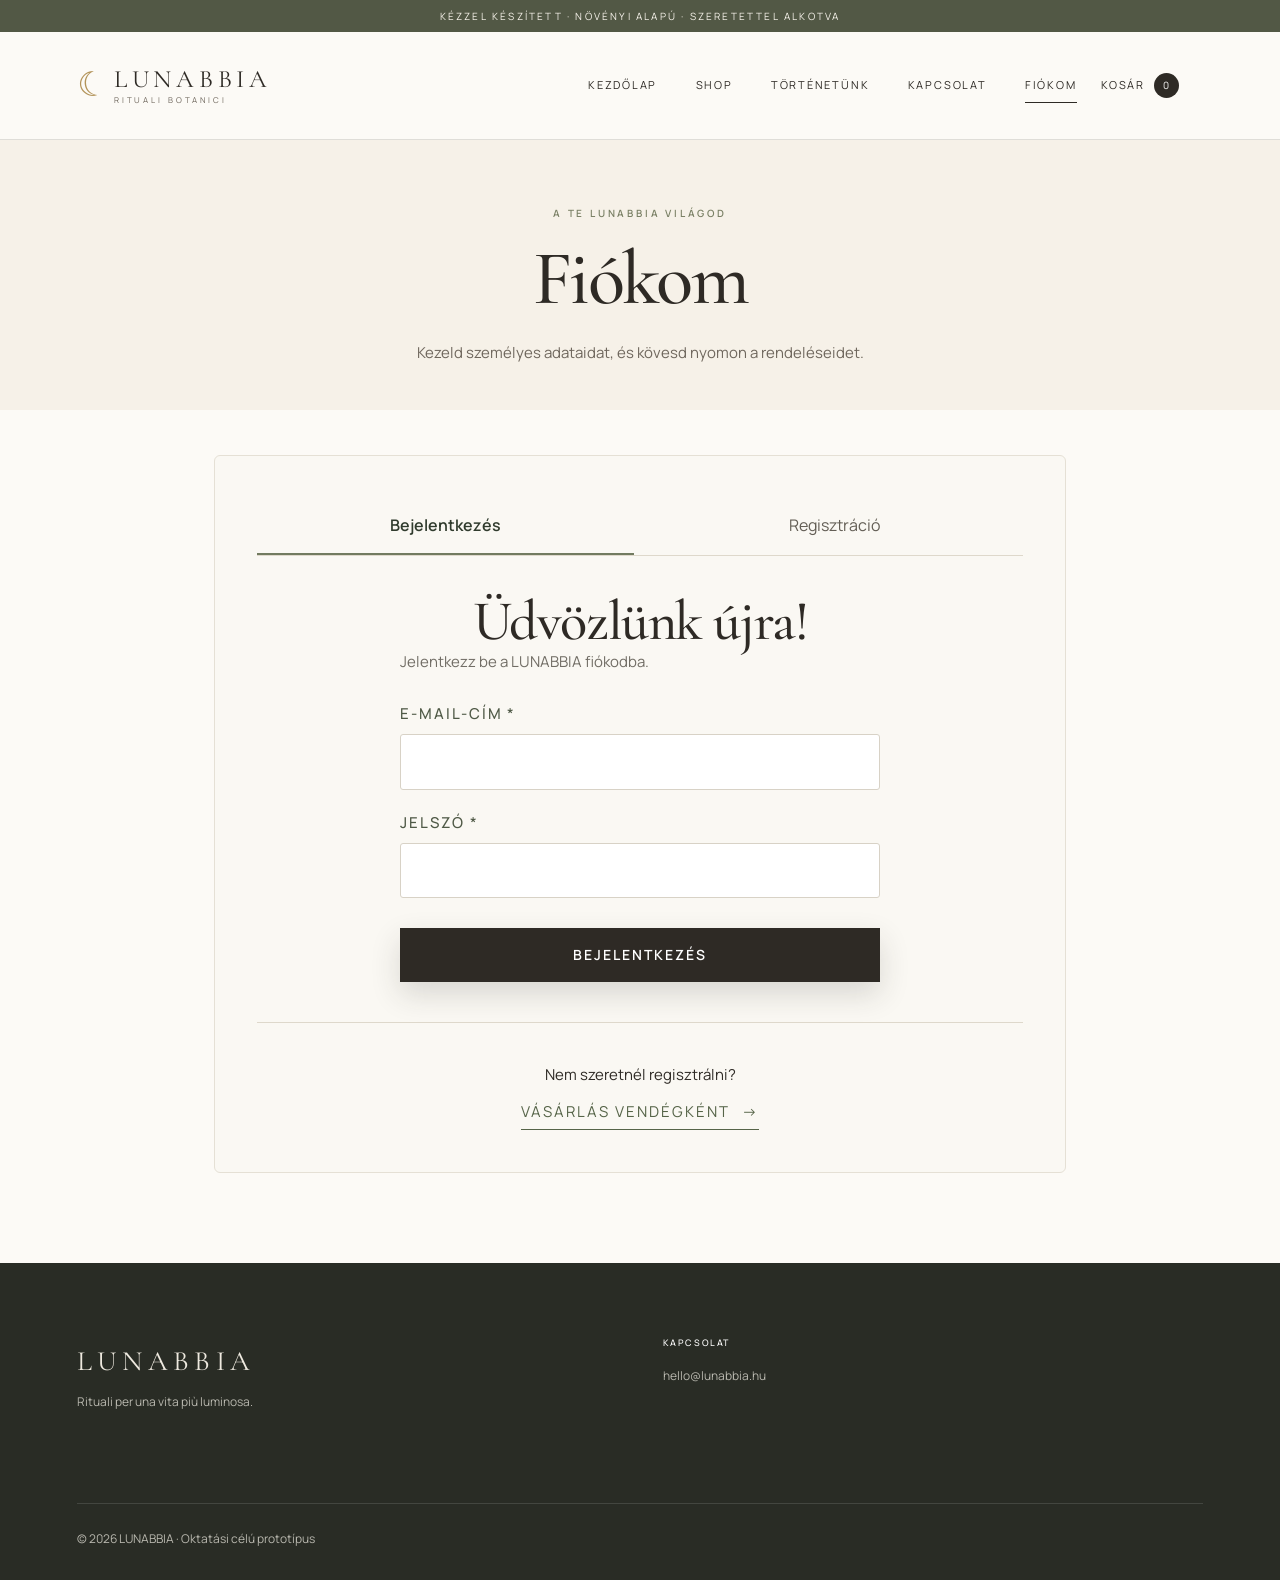
==== commit 0f0abad6: "Add customer shipping profile and checkout autofill" ====
--- a/frontend/account.html
+++ b/frontend/account.html
@@ -1,4 +1,3 @@
-
 <!DOCTYPE html>
 <html lang="hu">
 <head>
@@ -28,12 +27,7 @@
       <span class="brand-tagline">rituali botanici</span>
     </a>
 
-    <button
-      class="nav-toggle"
-      aria-controls="main-nav"
-      aria-expanded="false"
-      aria-label="Menü megnyitása"
-    >☰</button>
+    <button type="button" class="nav-toggle" aria-controls="main-nav" aria-expanded="false" aria-label="Menü megnyitása">☰</button>
 
     <nav class="main-nav" id="main-nav" aria-label="Fő navigáció">
       <a href="index.html">Kezdőlap</a>
@@ -42,7 +36,7 @@
       <a href="index.html#contact">Kapcsolat</a>
       <a href="account.html" class="active">Fiókom</a>
     </nav>
-    
+
     <a href="cart.html" class="cart-link" aria-label="Kosár">
       <span>Kosár</span>
       <span class="cart-count" aria-live="polite">0</span>
@@ -53,7 +47,7 @@
     <section class="page-hero page-hero--small account-hero">
       <p class="eyebrow">A te LUNABBIA világod</p>
       <h1>Fiókom</h1>
-      <p>Jelentkezz be, és kövesd nyomon a rendeléseidet.</p>
+      <p>Kezeld személyes adataidat, és kövesd nyomon a rendeléseidet.</p>
     </section>
 
     <section class="section account-section">
@@ -155,6 +149,54 @@
           <p><strong>E-mail:</strong> <span id="account-email"></span></p>
         </div>
 
+        <div class="account-shipping">
+          <h3>Szállítási adataim</h3>
+
+          <p class="form-intro">
+            Mentsd el szállítási adataidat, hogy a következő rendelésed még egyszerűbb legyen.
+          </p>
+
+          <form id="shipping-form" class="shipping-form">
+
+            <label class="form-field">
+              <span>Telefonszám</span>
+              <input type="tel" id="shipping-phone" name="phone" autocomplete="tel" maxlength="40" placeholder="+36 30 123 4567">
+            </label>
+
+            <div class="shipping-address-row">
+
+              <label class="form-field">
+                <span>Irányítószám</span>
+                <input type="text" id="shipping-postal-code" name="postal_code" autocomplete="shipping postal-code" maxlength="20" placeholder="1181">
+              </label>
+
+              <label class="form-field">
+                <span>Város</span>
+                <input type="text" id="shipping-city" name="city" autocomplete="shipping address-level2" maxlength="100" placeholder="Budapest">
+              </label>
+
+            </div>
+
+            <label class="form-field">
+              <span>Utca, házszám</span>
+              <input type="text" id="shipping-street-address" name="street_address" autocomplete="shipping address-line1" maxlength="150" placeholder="Minta utca 12.">
+            </label>
+
+            <label class="form-field">
+              <span>Emelet, ajtó (opcionális)</span>
+              <input type="text" id="shipping-address-extra" name="address_extra" autocomplete="shipping address-line2" maxlength="100" placeholder="2. emelet, 5. ajtó">
+            </label>
+
+            <button type="submit" id="shipping-save-button" class="button button--primary" disabled>
+              Adatok mentése
+            </button>
+
+            <p id="shipping-success" class="form-success" role="status" aria-live="polite"></p>
+            <p id="shipping-error" class="form-error" role="alert"></p>
+
+          </form>
+        </div>
+
         <div class="account-orders">
           <h3>Korábbi rendeléseim</h3>
           <p class="form-intro">
@@ -194,4 +236,4 @@
   <script src="assets/js/common.js"></script>
   <script src="assets/js/account.js"></script>
 </body>
-</html>
+</html>
--- a/frontend/assets/css/account.css
+++ b/frontend/assets/css/account.css
@@ -1,4 +1,3 @@
-
 .account-hero {
   padding: 65px 24px 45px;
   min-height: 0;
@@ -9,6 +8,8 @@
   max-width: 900px;
   margin: 0 auto;
   padding: 45px 24px 90px;
+  font-size: 16px;
+  line-height: 1.7;
 }
 
 .account-panel {
@@ -55,29 +56,51 @@
 .form-intro {
   margin-bottom: 26px;
   color: #716d65;
-  font-size: 14px;
+  font-size: 15px;
   line-height: 1.7;
 }
 
-.account-form .form-field {
+.account-form .form-field,
+.shipping-form .form-field {
   display: flex;
   flex-direction: column;
   gap: 8px;
   margin-bottom: 20px;
 }
 
-.account-form input {
+.account-section .form-field span {
+  font-size: 15px;
+  font-weight: 500;
+  color: #4f5946;
+}
+
+.account-form input,
+.shipping-form input,
+.shipping-form textarea {
+  box-sizing: border-box;
   width: 100%;
   padding: 13px 15px;
   border: 1px solid #d8d2c6;
   border-radius: 3px;
   background: #fff;
+  color: #303b2d;
   font: inherit;
-}
-
-.account-form input:focus {
+  font-size: 16px;
+}
+
+.shipping-form textarea {
+  resize: vertical;
+}
+
+.account-form input:focus,
+.shipping-form input:focus,
+.shipping-form textarea:focus {
   border-color: #727b60;
   outline: 2px solid #727b6033;
+}
+
+.account-section .button {
+  font-size: 14px;
 }
 
 .account-form .button--wide {
@@ -94,10 +117,12 @@
 
 .account-guest p {
   margin-bottom: 10px;
+  font-size: 15px;
 }
 
 .account-guest a {
   color: #566448;
+  font-size: 15px;
 }
 
 .account-profile-heading {
@@ -109,6 +134,7 @@
 }
 
 .account-details,
+.account-shipping,
 .account-orders {
   margin-top: 30px;
   padding-top: 25px;
@@ -116,12 +142,48 @@
 }
 
 .account-details h3,
+.account-shipping h3,
 .account-orders h3 {
   margin-bottom: 20px;
+  font-size: 26px;
 }
 
 .account-details p {
   margin-bottom: 10px;
+  font-size: 16px;
+}
+
+.shipping-form {
+  max-width: 620px;
+}
+
+.shipping-address-row {
+  display: grid;
+  grid-template-columns: minmax(0, 1fr) minmax(0, 2fr);
+  gap: 20px;
+}
+
+#shipping-save-button {
+  min-height: 44px;
+  padding: 12px 28px;
+  box-shadow: none;
+  text-shadow: none;
+  background-image: none;
+}
+
+#shipping-save-button::before,
+#shipping-save-button::after {
+  display: none;
+}
+
+#shipping-save-button:disabled {
+  background: #a0a596;
+  border-color: #a0a596;
+  color: #fff;
+  opacity: 1;
+  cursor: not-allowed;
+  box-shadow: none;
+  transform: none;
 }
 
 .account-order {
@@ -130,6 +192,7 @@
   border: 1px solid #ded8cb;
   border-radius: 4px;
   background: #fff;
+  font-size: 15px;
 }
 
 .account-order-header {
@@ -141,21 +204,37 @@
 
 .account-order-meta {
   color: #716d65;
-  font-size: 13px;
+  font-size: 15px;
 }
 
 .account-order-items {
   margin: 15px 0;
   padding-left: 20px;
+  font-size: 15px;
+  line-height: 1.8;
 }
 
 .account-order-total {
+  font-size: 16px;
   font-weight: 600;
 }
 
 .account-section .form-error {
   margin-top: 18px;
   color: #a13d3d;
+  font-size: 15px;
+}
+
+.account-section .form-success {
+  margin-top: 18px;
+  color: #566448;
+  font-size: 15px;
+  font-weight: 500;
+}
+
+.account-section .form-error:empty,
+.account-section .form-success:empty {
+  display: none;
 }
 
 @media (max-width: 640px) {
@@ -176,4 +255,13 @@
     flex-direction: column;
     align-items: flex-start;
   }
-}
+
+  .shipping-address-row {
+    grid-template-columns: 1fr;
+    gap: 0;
+  }
+
+  #shipping-save-button {
+    width: 100%;
+  }
+}
